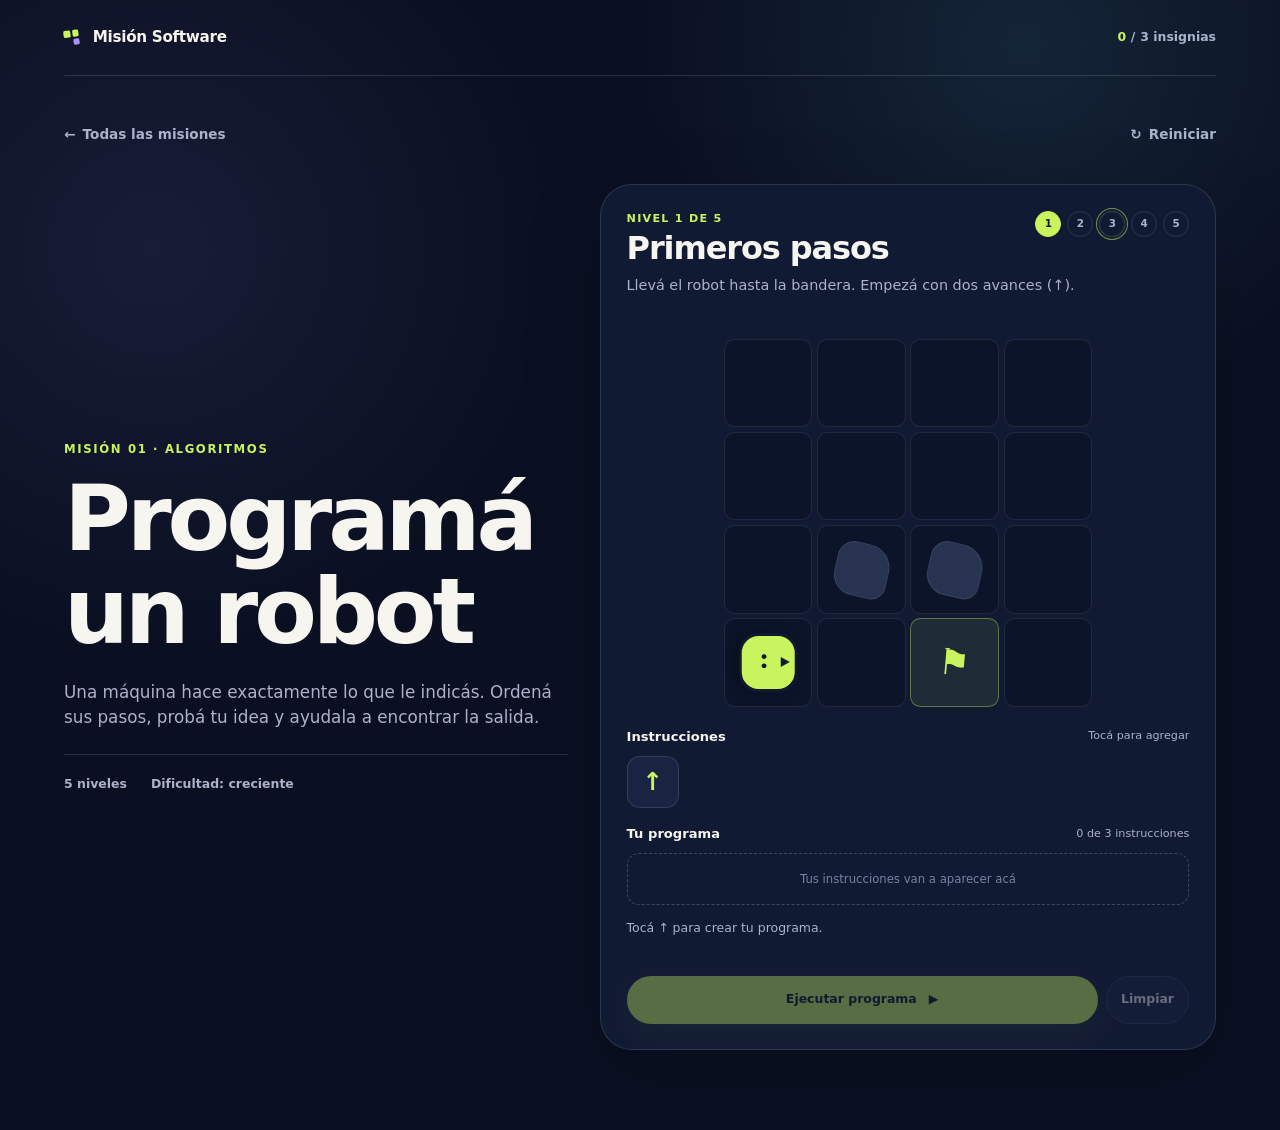
==== desafio/robot/index.html @ 80369428 "feat: crear experiencia interactiva y despliegue en GitHub Pages Incorpora una portada y tres desafí" ====
<!doctype html>
<html lang="es">
  <head>
    <meta charset="UTF-8">
    <meta name="viewport" content="width=device-width, initial-scale=1">
    <meta name="theme-color" content="#101a35">
    <meta name="description" content="Programá un robot: un desafío breve sobre algoritmos e instrucciones.">
    <title>Programá un robot · Misión Software</title>
    <link rel="stylesheet" href="../../css/base.css">
    <link rel="stylesheet" href="../../css/challenges.css">
    <script src="../../js/shared.js" defer></script>
    <script src="../../js/challenges/robot.js" defer></script>
  </head>
  <body class="challenge-robot">
    <header class="site-header">
      <a class="brand" href="../../index.html" aria-label="Misión Software, inicio">
        <span class="brand__mark" aria-hidden="true"><i></i><i></i><i></i></span>
        <span>Misión Software</span>
      </a>
      <div class="badge-counter"><span data-progress-count>0</span><span aria-hidden="true">/</span><span>3 insignias</span></div>
    </header>

    <main class="challenge-page" data-current-challenge="robot">
      <nav class="challenge-nav" aria-label="Controles del desafío">
        <a class="back-link" href="../../index.html"><span aria-hidden="true">←</span> Todas las misiones</a>
        <button class="back-link" type="button" data-restart-challenge="robot"><span aria-hidden="true">↻</span> Reiniciar</button>
      </nav>
      <div class="challenge-layout">
        <section class="challenge-intro" aria-labelledby="challenge-title">
          <p class="eyebrow">Misión 01 · Algoritmos</p>
          <h1 id="challenge-title">Programá un robot</h1>
          <p>Una máquina hace exactamente lo que le indicás. Ordená sus pasos, probá tu idea y ayudala a encontrar la salida.</p>
          <div class="challenge-meta"><span>5 niveles</span><span>Dificultad: creciente</span></div>
        </section>

        <section class="robot-game" data-prototype-panel tabindex="-1" aria-labelledby="level-title">
          <div class="robot-game__heading">
            <div>
              <p class="robot-game__level" data-level-number>Nivel 1 de 5</p>
              <h2 id="level-title" data-level-title>Primeros pasos</h2>
            </div>
            <div class="level-dots" data-level-dots aria-label="Progreso del desafío"></div>
          </div>
          <p class="robot-game__hint" data-level-hint>Llevá el robot hasta la bandera.</p>

          <div class="robot-board" data-board role="grid" aria-label="Tablero del robot"></div>

          <div class="palette-heading">
            <strong>Instrucciones</strong>
            <span data-palette-hint>Tocá para agregar</span>
          </div>
          <div class="command-palette" data-palette role="group" aria-label="Agregar instrucciones">
            <button class="command-button" type="button" data-command="forward" aria-label="Agregar Avanzar" title="Avanzar">
              <span aria-hidden="true">↑</span>
            </button>
            <button class="command-button" type="button" data-command="left" aria-label="Agregar giro a la izquierda" title="Girar a la izquierda">
              <span aria-hidden="true">↶</span>
            </button>
            <button class="command-button" type="button" data-command="right" aria-label="Agregar giro a la derecha" title="Girar a la derecha">
              <span aria-hidden="true">↷</span>
            </button>
            <button class="command-button command-button--loop" type="button" data-command="repeat" aria-label="Agregar bucle Repetir" title="Repetir">
              <span aria-hidden="true">↻</span><small aria-hidden="true">Repetir</small>
            </button>
          </div>

          <div class="program-heading">
            <strong>Tu programa</strong>
            <span data-slot-count>0 de 3 instrucciones</span>
          </div>
          <ol class="robot-program" data-program aria-label="Instrucciones elegidas"></ol>

          <p class="game-feedback" data-feedback role="status" aria-live="polite">Tocá ↑ para crear tu programa.</p>

          <div class="robot-game__actions">
            <button class="button button--primary" type="button" data-run-program>Ejecutar programa <span aria-hidden="true">▶</span></button>
            <button class="button button--secondary" type="button" data-clear-program>Limpiar</button>
            <button class="button button--primary" type="button" data-next-level hidden>Siguiente nivel <span aria-hidden="true">→</span></button>
            <a class="button button--primary" href="../web/index.html" data-finish-link hidden>Siguiente misión <span aria-hidden="true">→</span></a>
          </div>
        </section>

        <section class="challenge-success" data-success-panel hidden tabindex="-1" aria-labelledby="success-title">
          <p class="eyebrow">Insignia obtenida</p>
          <h2 id="success-title">¡Creaste un algoritmo!</h2>
          <p>Un algoritmo es una serie de pasos precisos para resolver un problema. Los bucles permiten repetir acciones sin escribirlas una por una.</p>
          <p>¿Te gustó? Hay más niveles, cada uno un poco más difícil.</p>
          <div class="challenge-success__actions">
            <a class="button button--primary" href="../web/index.html">Siguiente misión <span aria-hidden="true">→</span></a>
            <button class="button button--secondary" type="button" data-continue-levels>Seguir con el nivel 4 <span aria-hidden="true">→</span></button>
            <a class="button button--secondary" href="../../index.html">Volver al inicio</a>
          </div>
        </section>
      </div>
    </main>
  </body>
</html>
---- css/base.css ----
:root {
  color-scheme: dark;
  --ink: #f7f5ef;
  --muted: #aab3ca;
  --bg: #0a1022;
  --surface: #111a33;
  --surface-strong: #172241;
  --line: rgba(255, 255, 255, 0.12);
  --lime: #c9f45d;
  --violet: #aa94ff;
  --cyan: #69dceb;
  --coral: #ff8674;
  --focus: #fff2a8;
  --radius-sm: 0.75rem;
  --radius-md: 1.25rem;
  --radius-lg: 2rem;
  --max-width: 72rem;
  font-family: Inter, ui-sans-serif, system-ui, -apple-system, BlinkMacSystemFont, "Segoe UI", sans-serif;
}

* {
  box-sizing: border-box;
}

html {
  scroll-behavior: smooth;
}

body {
  min-width: 18rem;
  margin: 0;
  color: var(--ink);
  background:
    radial-gradient(circle at 80% 4%, rgba(105, 220, 235, 0.1), transparent 24rem),
    radial-gradient(circle at 12% 22%, rgba(170, 148, 255, 0.09), transparent 25rem),
    var(--bg);
  line-height: 1.5;
}

button,
a {
  -webkit-tap-highlight-color: transparent;
}

a {
  color: inherit;
}

button,
input,
select,
textarea {
  font: inherit;
}

button {
  color: inherit;
}

:focus-visible {
  outline: 3px solid var(--focus);
  outline-offset: 4px;
}

[hidden] {
  display: none !important;
}

.site-header {
  display: flex;
  align-items: center;
  justify-content: space-between;
  width: min(100% - 2rem, var(--max-width));
  min-height: 4.75rem;
  margin-inline: auto;
  border-bottom: 1px solid var(--line);
}

.brand {
  display: inline-flex;
  gap: 0.7rem;
  align-items: center;
  color: var(--ink);
  font-size: 0.95rem;
  font-weight: 800;
  letter-spacing: -0.02em;
  text-decoration: none;
}

.brand__mark {
  display: grid;
  grid-template-columns: repeat(2, 0.42rem);
  gap: 0.12rem;
  width: 1.1rem;
  transform: rotate(-8deg);
}

.brand__mark i {
  display: block;
  aspect-ratio: 1;
  background: var(--lime);
  border-radius: 0.1rem;
}

.brand__mark i:last-child {
  grid-column: 2;
  background: var(--violet);
}

.badge-counter {
  display: flex;
  gap: 0.3rem;
  align-items: center;
  color: var(--muted);
  font-size: 0.78rem;
  font-weight: 700;
}

.badge-counter [data-progress-count] {
  color: var(--lime);
}

main,
.site-footer {
  width: min(100% - 2rem, var(--max-width));
  margin-inline: auto;
}

.hero {
  display: flex;
  min-height: min(43rem, calc(100svh - 4.75rem));
  flex-direction: column;
  align-items: flex-start;
  justify-content: center;
  padding: 4rem 0 5rem;
}

.eyebrow {
  margin: 0 0 0.85rem;
  color: var(--lime);
  font-size: 0.73rem;
  font-weight: 850;
  letter-spacing: 0.14em;
  text-transform: uppercase;
}

h1,
h2,
h3,
p {
  text-wrap: pretty;
}

h1,
h2,
h3 {
  margin-top: 0;
  line-height: 1.02;
  letter-spacing: -0.045em;
}

h1 {
  max-width: 12ch;
  margin-bottom: 1.4rem;
  font-size: clamp(2.9rem, 13vw, 6.6rem);
}

h1 em {
  color: var(--lime);
  font-style: normal;
}

h2 {
  margin-bottom: 1rem;
  font-size: clamp(2rem, 8vw, 3.8rem);
}

.hero__lead {
  max-width: 37rem;
  margin: 0 0 2rem;
  color: var(--muted);
  font-size: clamp(1rem, 4vw, 1.2rem);
}

.button {
  display: inline-flex;
  min-height: 3.35rem;
  padding: 0.85rem 1.2rem;
  gap: 0.75rem;
  align-items: center;
  justify-content: center;
  border: 1px solid transparent;
  border-radius: 999px;
  font-weight: 800;
  text-decoration: none;
  cursor: pointer;
}

.button--primary {
  color: #11192d;
  background: var(--lime);
  box-shadow: 0 0.7rem 2rem rgba(201, 244, 93, 0.12);
}

.button--secondary {
  border-color: var(--line);
  background: var(--surface-strong);
}

.button:hover {
  transform: translateY(-1px);
}

.site-footer {
  display: flex;
  flex-direction: column;
  padding: 2rem 0 3rem;
  gap: 0.25rem;
  border-top: 1px solid var(--line);
  color: var(--muted);
  font-size: 0.78rem;
}

.site-footer p {
  margin: 0;
}

.text-button {
  padding: 0.5rem;
  border: 0;
  color: var(--muted);
  background: none;
  text-decoration: underline;
  text-underline-offset: 0.25rem;
  cursor: pointer;
}

@media (min-width: 44rem) {
  .site-header,
  main,
  .site-footer {
    width: min(100% - 4rem, var(--max-width));
  }

  .site-footer {
    flex-direction: row;
    justify-content: space-between;
  }
}

@media (prefers-reduced-motion: reduce) {
  html {
    scroll-behavior: auto;
  }

  *,
  *::before,
  *::after {
    scroll-behavior: auto !important;
    transition-duration: 0.01ms !important;
    animation-duration: 0.01ms !important;
    animation-iteration-count: 1 !important;
  }
}
---- css/challenges.css ----
.mission-section {
  padding: 4.5rem 0;
  border-top: 1px solid var(--line);
}

.section-heading {
  display: grid;
  margin-bottom: 2rem;
  gap: 0.75rem 2rem;
}

.section-heading h2,
.section-heading p {
  margin-bottom: 0;
}

.section-heading > p {
  max-width: 29rem;
  margin-top: 0;
  color: var(--muted);
}

.mission-grid {
  display: grid;
  gap: 1rem;
}

.mission-card {
  display: flex;
  min-height: 26rem;
  padding: 1.25rem;
  flex-direction: column;
  border: 1px solid var(--line);
  border-radius: var(--radius-lg);
  background: linear-gradient(145deg, rgba(255, 255, 255, 0.045), rgba(255, 255, 255, 0.015));
  overflow: hidden;
}

.mission-card.is-complete {
  border-color: rgba(201, 244, 93, 0.5);
}

.mission-card__topline,
.mission-card__footer {
  display: flex;
  align-items: center;
  justify-content: space-between;
}

.mission-card__number,
.mission-card__footer {
  color: var(--muted);
  font-size: 0.77rem;
  font-weight: 700;
}

.status-pill {
  display: inline-flex;
  padding: 0.35rem 0.6rem;
  gap: 0.35rem;
  align-items: center;
  border: 1px solid var(--line);
  border-radius: 999px;
  color: var(--muted);
  font-size: 0.7rem;
  font-weight: 800;
}

.status-pill.is-earned {
  color: var(--lime);
  border-color: rgba(201, 244, 93, 0.35);
  background: rgba(201, 244, 93, 0.08);
}

.mission-card__icon {
  display: grid;
  width: 5rem;
  height: 5rem;
  margin: 2.5rem 0 auto;
  place-items: center;
  border-radius: 1.3rem;
  color: #10172b;
  font-size: 2.8rem;
  font-weight: 900;
  transform: rotate(-4deg);
}

.icon-robot {
  background: var(--lime);
}

.icon-web {
  background: var(--cyan);
}

.icon-security {
  background: var(--violet);
}

.mission-card__topic {
  margin: 1.5rem 0 0.5rem;
  color: var(--muted);
  font-size: 0.72rem;
  font-weight: 850;
  letter-spacing: 0.1em;
  text-transform: uppercase;
}

.mission-card h3 {
  margin-bottom: 0.6rem;
  font-size: 1.75rem;
}

.mission-card > p:not(.mission-card__topic) {
  min-height: 3.2rem;
  margin: 0 0 1.25rem;
  color: var(--muted);
  font-size: 0.93rem;
}

.mission-card__footer {
  padding-top: 1rem;
  border-top: 1px solid var(--line);
}

.card-link {
  color: var(--ink);
  font-size: 0.9rem;
  font-weight: 850;
  text-decoration: none;
}

.card-link:hover {
  color: var(--lime);
}

.final-mission,
.progress-panel {
  margin-bottom: 4rem;
  border-radius: var(--radius-lg);
}

.final-mission {
  padding: clamp(2rem, 7vw, 4.5rem);
  text-align: center;
  background: var(--lime);
  color: #11192d;
}

.final-mission .eyebrow {
  color: #3b4a14;
}

.final-mission h2 {
  margin-bottom: 1rem;
}

.final-mission p:last-child {
  max-width: 39rem;
  margin: auto;
}

.final-mission__burst {
  display: block;
  margin-bottom: 1rem;
  font-size: 3rem;
}

.progress-panel {
  display: grid;
  padding: 1.5rem;
  gap: 1.25rem;
  align-items: center;
  border: 1px solid var(--line);
  background: var(--surface);
}

.progress-panel .eyebrow {
  margin-bottom: 0.4rem;
}

.progress-panel h2 {
  margin: 0;
  font-size: 1.3rem;
  letter-spacing: -0.025em;
}

.badge-row {
  display: flex;
  gap: 0.5rem;
}

.mini-badge {
  display: grid;
  width: 2.5rem;
  aspect-ratio: 1;
  place-items: center;
  border: 1px dashed rgba(255, 255, 255, 0.25);
  border-radius: 50%;
  color: rgba(255, 255, 255, 0.3);
  font-size: 0.75rem;
  font-weight: 900;
}

.mini-badge.is-earned {
  border-style: solid;
  color: #10172b;
  transform: rotate(-5deg);
}

.mini-badge--robot.is-earned {
  border-color: var(--lime);
  background: var(--lime);
}

.mini-badge--web.is-earned {
  border-color: var(--cyan);
  background: var(--cyan);
}

.mini-badge--security.is-earned {
  border-color: var(--violet);
  background: var(--violet);
}

/* Challenge placeholders */
.challenge-page {
  min-height: calc(100svh - 8rem);
  padding: 3rem 0 5rem;
}

.challenge-nav {
  display: flex;
  margin-bottom: 2.5rem;
  align-items: center;
  justify-content: space-between;
}

.back-link {
  display: inline-flex;
  gap: 0.45rem;
  align-items: center;
  color: var(--muted);
  font-size: 0.85rem;
  font-weight: 700;
  text-decoration: none;
}

button.back-link {
  padding: 0;
  border: 0;
  background: none;
  cursor: pointer;
}

.challenge-layout {
  display: grid;
  gap: 2rem;
}

.challenge-intro h1 {
  max-width: 10ch;
  font-size: clamp(2.7rem, 12vw, 5.7rem);
}

.challenge-intro > p:not(.eyebrow) {
  max-width: 34rem;
  color: var(--muted);
  font-size: 1.05rem;
}

.challenge-meta {
  display: flex;
  margin-top: 1.5rem;
  padding-top: 1.25rem;
  gap: 1.5rem;
  border-top: 1px solid var(--line);
  color: var(--muted);
  font-size: 0.78rem;
  font-weight: 700;
}

.prototype-card {
  padding: clamp(1.25rem, 5vw, 2rem);
  border: 1px solid var(--line);
  border-radius: var(--radius-lg);
  background: var(--surface);
  box-shadow: 0 1.5rem 5rem rgba(0, 0, 0, 0.18);
}

.prototype-card__visual {
  display: grid;
  min-height: 14rem;
  margin-bottom: 1.5rem;
  place-items: center;
  border: 1px solid var(--line);
  border-radius: var(--radius-md);
  background-color: #0c142a;
  background-image: linear-gradient(var(--line) 1px, transparent 1px), linear-gradient(90deg, var(--line) 1px, transparent 1px);
  background-size: 2.5rem 2.5rem;
}

.prototype-card__symbol {
  display: grid;
  width: 5.5rem;
  aspect-ratio: 1;
  place-items: center;
  border-radius: 1.4rem;
  color: #10172b;
  background: var(--challenge-color, var(--lime));
  font-size: 3rem;
  font-weight: 900;
  transform: rotate(-5deg);
}

.prototype-card h2 {
  margin-bottom: 0.6rem;
  font-size: 1.55rem;
}

.prototype-card p {
  margin: 0 0 1.5rem;
  color: var(--muted);
}

.prototype-card .button {
  width: 100%;
}

.challenge-success {
  padding: clamp(1.5rem, 6vw, 2.5rem);
  border-radius: var(--radius-lg);
  color: #11192d;
  background: var(--challenge-color, var(--lime));
}

.challenge-success .eyebrow {
  color: #344113;
}

.challenge-success h2 {
  font-size: clamp(2rem, 8vw, 3.2rem);
}

.challenge-success__actions {
  display: flex;
  margin-top: 1.5rem;
  flex-wrap: wrap;
  gap: 0.75rem;
}

.challenge-success .button--primary {
  color: var(--ink);
  background: #11192d;
  box-shadow: none;
}

.challenge-success .button--secondary {
  color: #11192d;
  border-color: rgba(17, 25, 45, 0.3);
  background: transparent;
}

.challenge-robot {
  --challenge-color: var(--lime);
}

.challenge-web {
  --challenge-color: var(--cyan);
}

.challenge-security {
  --challenge-color: var(--violet);
}

/* Robot game */
.robot-game {
  padding: clamp(1rem, 4vw, 1.6rem);
  border: 1px solid var(--line);
  border-radius: var(--radius-lg);
  background: var(--surface);
  box-shadow: 0 1.5rem 5rem rgba(0, 0, 0, 0.18);
}

.robot-game__heading,
.palette-heading,
.program-heading,
.robot-game__actions {
  display: flex;
  align-items: center;
  justify-content: space-between;
}

.robot-game__level {
  margin: 0 0 0.25rem;
  color: var(--lime);
  font-size: 0.7rem;
  font-weight: 850;
  letter-spacing: 0.11em;
  text-transform: uppercase;
}

.robot-game h2 {
  margin: 0;
  font-size: clamp(1.45rem, 6vw, 2rem);
  letter-spacing: -0.035em;
}

.robot-game__hint {
  min-height: 3rem;
  margin: 0.65rem 0 1rem;
  color: var(--muted);
  font-size: 0.9rem;
}

.robot-game__heading {
  align-items: flex-start;
  gap: 0.75rem;
}

.level-dots {
  display: flex;
  flex-shrink: 0;
  gap: 0.35rem;
}

.level-dot {
  display: grid;
  width: 1.65rem;
  aspect-ratio: 1;
  place-items: center;
  border: 1px solid var(--line);
  border-radius: 50%;
  color: var(--muted);
  font-size: 0.65rem;
  font-weight: 850;
}

.level-dot.is-current {
  color: #11192d;
  border-color: var(--lime);
  background: var(--lime);
}

.level-dot.is-complete {
  color: var(--lime);
  border-color: rgba(201, 244, 93, 0.45);
}

/* Nivel que otorga la insignia. */
.level-dot.is-badge {
  box-shadow: 0 0 0 2px var(--surface), 0 0 0 3px rgba(201, 244, 93, 0.55);
}

.robot-board {
  display: grid;
  width: min(100%, 23rem);
  margin: 0 auto 1.25rem;
  grid-template-columns: repeat(var(--columns, 4), 1fr);
  gap: 0.3rem;
  border-radius: var(--radius-md);
  transition: transform 120ms ease;
}

.robot-board.is-bumping {
  transform: translateX(0.35rem);
}

.robot-cell {
  position: relative;
  display: grid;
  aspect-ratio: 1;
  place-items: center;
  border: 1px solid rgba(255, 255, 255, 0.09);
  border-radius: 0.65rem;
  background: #0c142a;
  overflow: hidden;
}

.robot-cell--goal {
  border-color: rgba(201, 244, 93, 0.38);
  background: rgba(201, 244, 93, 0.08);
}

.robot-cell--current.robot-cell--goal {
  box-shadow: inset 0 0 0 2px var(--lime);
}

.robot-obstacle {
  width: 62%;
  height: 62%;
  border: 1px solid rgba(255, 255, 255, 0.08);
  border-radius: 32% 45% 28% 40%;
  background: #283351;
  transform: rotate(13deg);
}

.robot-goal {
  color: var(--lime);
  font-size: clamp(1rem, calc(32vw / var(--columns, 4)), calc(9rem / var(--columns, 4)));
  transform: rotate(5deg);
}

.robot-token {
  position: absolute;
  z-index: 2;
  display: grid;
  width: 68%;
  aspect-ratio: 1;
  place-items: center;
  border: 3px solid #11192d;
  border-radius: 34%;
  color: #11192d;
  background: var(--lime);
  box-shadow: 0 0.35rem 1rem rgba(0, 0, 0, 0.28);
  transform: rotate(var(--robot-rotation));
  transition: transform 180ms ease;
}

.robot-token::before {
  position: absolute;
  top: 0.3rem;
  left: 50%;
  width: 0;
  height: 0;
  border-right: 0.34rem solid transparent;
  border-bottom: 0.58rem solid #11192d;
  border-left: 0.34rem solid transparent;
  content: "";
  filter: drop-shadow(0 1px 0 rgba(255, 255, 255, 0.18));
  transform: translateX(-50%);
}

.robot-token__face {
  margin-top: 0.7rem;
  font-size: clamp(0.55rem, 2vw, 0.75rem);
  font-weight: 950;
  letter-spacing: 0.15em;
}

.palette-heading {
  margin-bottom: 0.6rem;
  gap: 1rem;
  font-size: 0.82rem;
}

.palette-heading span {
  color: var(--muted);
  font-size: 0.7rem;
}

.program-heading {
  margin-top: 1rem;
  margin-bottom: 0.6rem;
  gap: 1rem;
  font-size: 0.82rem;
}

.program-heading span {
  color: var(--muted);
  font-size: 0.7rem;
}

.robot-program {
  display: flex;
  min-height: 3.25rem;
  margin: 0 0 0.75rem;
  padding: 0.45rem;
  gap: 0.4rem;
  align-items: stretch;
  flex-wrap: wrap;
  border: 1px dashed rgba(255, 255, 255, 0.2);
  border-radius: var(--radius-sm);
  list-style: none;
}

.robot-program__empty {
  display: grid;
  width: 100%;
  place-items: center;
  color: #78839e;
  font-size: 0.73rem;
  text-align: center;
}

.robot-program__item {
  display: flex;
  flex: 1 1 8.5rem;
}

.robot-program__item button {
  display: flex;
  width: 100%;
  height: 100%;
  min-height: 2.35rem;
  padding: 0.4rem 0.55rem;
  gap: 0.35rem;
  align-items: center;
  border: 1px solid var(--line);
  border-radius: 0.55rem;
  color: var(--ink);
  background: var(--surface-strong);
  font-size: 0.68rem;
  font-weight: 800;
  cursor: pointer;
}

.robot-program__item.is-running button {
  color: #11192d;
  border-color: var(--lime);
  background: var(--lime);
}

.robot-program__item.is-failed button {
  color: var(--ink);
  border-color: var(--coral);
  background: rgba(255, 134, 116, 0.18);
}

.robot-program__index {
  color: var(--muted);
  font-size: 0.6rem;
}

.robot-program__remove {
  margin-left: 0.2rem;
  color: var(--coral);
  font-size: 1rem;
}

.command-palette {
  display: flex;
  min-height: 3.25rem;
  flex-wrap: wrap;
  gap: 0.5rem;
}

.command-button {
  display: grid;
  width: 3.25rem;
  min-height: 3.25rem;
  padding: 0;
  place-items: center;
  border: 1px solid var(--line);
  border-radius: 0.8rem;
  color: var(--ink);
  background: #182442;
  cursor: pointer;
}

.command-button span {
  color: var(--lime);
  font-size: 1.55rem;
  font-weight: 900;
  line-height: 1;
}

.command-button sup {
  margin-left: 0.08rem;
  font-size: 0.5em;
}

.command-button--loop {
  width: auto;
  padding: 0 0.9rem;
  grid-auto-flow: column;
  gap: 0.4rem;
  border-color: rgba(170, 148, 255, 0.42);
  background: rgba(170, 148, 255, 0.12);
}

.command-button--loop span {
  color: var(--violet);
}

.command-button--loop small {
  color: var(--violet);
  font-size: 0.75rem;
  font-weight: 850;
}

/* Mientras un bucle está abierto, las instrucciones van adentro. */
.command-palette.is-in-loop .command-button:not(.command-button--loop) {
  border-color: rgba(170, 148, 255, 0.6);
  box-shadow: inset 0 0 0 1px rgba(170, 148, 255, 0.35);
}

.palette-heading:has(+ .command-palette.is-in-loop) span {
  color: var(--violet);
  font-weight: 800;
}

/* Bloque Repetir */
.robot-program__loop {
  flex: 1 1 100%;
  padding: 0.45rem;
  border: 1px solid rgba(170, 148, 255, 0.3);
  border-left: 3px solid var(--violet);
  border-radius: 0.7rem;
  background: rgba(170, 148, 255, 0.07);
}

.robot-program__loop.is-open {
  border-color: var(--violet);
  background: rgba(170, 148, 255, 0.12);
}

.robot-program__loop.is-running {
  border-color: var(--lime);
}

.robot-program__loop-head {
  display: flex;
  align-items: center;
  gap: 0.45rem;
  font-size: 0.72rem;
  font-weight: 850;
}

.robot-program__loop-label {
  color: var(--violet);
}

.robot-program__times {
  min-width: 2.75rem;
  min-height: 2.25rem;
  padding: 0 0.5rem;
  border: 1px solid var(--violet);
  border-radius: 0.55rem;
  color: var(--ink);
  background: rgba(170, 148, 255, 0.2);
  font: inherit;
  font-size: 0.85rem;
  font-weight: 900;
  cursor: pointer;
}

.robot-program__iteration {
  flex: 1;
  color: var(--lime);
  font-size: 0.65rem;
  text-align: right;
}

.robot-program__loop-remove {
  display: grid;
  width: 2.25rem;
  min-height: 2.25rem;
  place-items: center;
  border: 1px solid var(--line);
  border-radius: 0.55rem;
  color: var(--coral);
  background: var(--surface-strong);
  font-size: 1rem;
  cursor: pointer;
}

.robot-program__body {
  display: flex;
  margin: 0.45rem 0;
  padding: 0 0 0 0.6rem;
  gap: 0.35rem;
  flex-wrap: wrap;
  list-style: none;
}

.robot-program__body-empty {
  display: grid;
  flex: 1 1 100%;
  min-height: 2.35rem;
  place-items: center;
  border: 1px dashed rgba(170, 148, 255, 0.5);
  border-radius: 0.55rem;
  color: var(--violet);
  font-size: 0.68rem;
}

.robot-program__loop.is-open .robot-program__body-empty {
  animation: loop-pulse 1.4s ease-in-out infinite;
}

.robot-program__loop-toggle {
  width: 100%;
  min-height: 2.25rem;
  border: 1px dashed rgba(170, 148, 255, 0.5);
  border-radius: 0.55rem;
  color: var(--violet);
  background: transparent;
  font: inherit;
  font-size: 0.7rem;
  font-weight: 850;
  cursor: pointer;
}

.robot-program__loop.is-open .robot-program__loop-toggle {
  border-style: solid;
  color: #11192d;
  background: var(--violet);
}

.robot-program__loop-head button:disabled,
.robot-program__loop-toggle:disabled {
  opacity: 0.6;
  cursor: not-allowed;
}

@keyframes loop-pulse {
  50% {
    border-color: var(--violet);
    background: rgba(170, 148, 255, 0.1);
  }
}

.command-button:disabled,
.robot-game__actions .button:disabled {
  opacity: 0.38;
  cursor: not-allowed;
  transform: none;
}

.game-feedback {
  min-height: 2.7rem;
  margin: 0.85rem 0;
  color: var(--muted);
  font-size: 0.78rem;
}

.game-feedback[data-type="error"] {
  color: #ffb2a6;
}

.game-feedback[data-type="success"] {
  color: var(--lime);
  font-weight: 800;
}

.robot-game__actions {
  gap: 0.5rem;
}

.robot-game__actions .button {
  min-height: 3rem;
  padding: 0.7rem 0.9rem;
  font-size: 0.78rem;
}

.robot-game__actions .button--primary {
  flex: 1;
}

@media (min-width: 44rem) {
  .section-heading {
    grid-template-columns: 1fr 1fr;
    align-items: end;
  }

  .progress-panel {
    grid-template-columns: 1fr auto auto;
  }
}

@media (min-width: 60rem) {
  .mission-grid {
    grid-template-columns: repeat(3, 1fr);
  }

  .challenge-layout {
    grid-template-columns: minmax(0, 0.9fr) minmax(24rem, 1.1fr);
    align-items: center;
  }
}
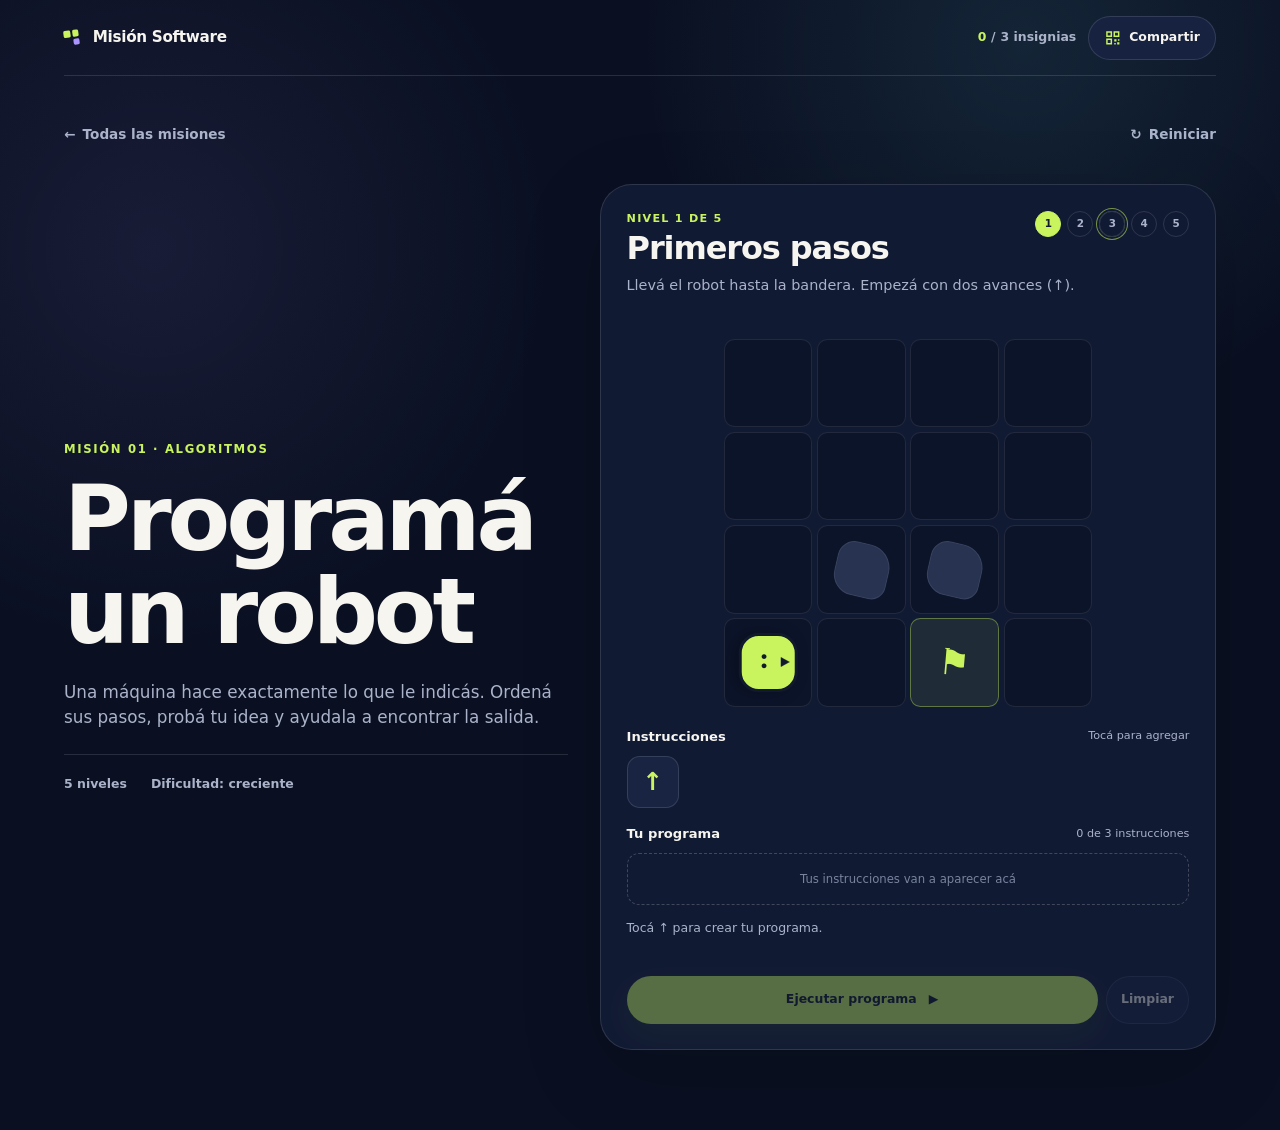
==== commit 87fa3ebb: "feat: agregar opciones para compartir la misión Incorpora un diálogo global para compartir cada desa" ====
--- a/desafio/robot/index.html
+++ b/desafio/robot/index.html
@@ -17,7 +17,13 @@
         <span class="brand__mark" aria-hidden="true"><i></i><i></i><i></i></span>
         <span>Misión Software</span>
       </a>
-      <div class="badge-counter"><span data-progress-count>0</span><span aria-hidden="true">/</span><span>3 insignias</span></div>
+      <div class="header-actions">
+        <div class="badge-counter"><span data-progress-count>0</span><span aria-hidden="true">/</span><span>3 insignias</span></div>
+        <button class="share-button" type="button" data-share-open aria-label="Compartir con código QR">
+          <svg viewBox="0 0 24 24" aria-hidden="true"><path d="M4 4h6v6H4zM14 4h6v6h-6zM4 14h6v6H4z" fill="none" stroke="currentColor" stroke-width="2"/><path d="M14 14h3v3h-3zM18 18h3v3h-3zM14 19h2v2h-2zM19 14h2v2h-2z" fill="currentColor"/></svg>
+          <span>Compartir</span>
+        </button>
+      </div>
     </header>
 
     <main class="challenge-page" data-current-challenge="robot">
--- a/css/base.css
+++ b/css/base.css
@@ -73,6 +73,7 @@
   width: min(100% - 2rem, var(--max-width));
   min-height: 4.75rem;
   margin-inline: auto;
+  gap: 0.75rem;
   border-bottom: 1px solid var(--line);
 }
 
@@ -235,6 +236,184 @@
   cursor: pointer;
 }
 
+.header-actions {
+  display: flex;
+  gap: 0.75rem;
+  align-items: center;
+}
+
+.share-button {
+  display: inline-flex;
+  min-width: 2.75rem;
+  min-height: 2.75rem;
+  padding: 0 0.95rem;
+  gap: 0.45rem;
+  align-items: center;
+  justify-content: center;
+  border: 1px solid var(--line);
+  border-radius: 999px;
+  background: var(--surface-strong);
+  font-size: 0.78rem;
+  font-weight: 800;
+  cursor: pointer;
+}
+
+.share-button svg {
+  width: 1.1rem;
+  height: 1.1rem;
+  color: var(--lime);
+}
+
+.share-button:hover {
+  border-color: var(--lime);
+}
+
+.share-dialog {
+  width: min(100% - 2rem, 26rem);
+  max-height: calc(100dvh - 2rem);
+  padding: 0;
+  border: 1px solid var(--line);
+  border-radius: var(--radius-lg);
+  color: var(--ink);
+  background: var(--surface);
+  box-shadow: 0 2rem 5rem rgba(0, 0, 0, 0.5);
+}
+
+.share-dialog::backdrop {
+  background: rgba(5, 8, 18, 0.78);
+  backdrop-filter: blur(4px);
+}
+
+.share-dialog__body {
+  display: flex;
+  flex-direction: column;
+  padding: 1.25rem;
+  gap: 1rem;
+}
+
+.share-dialog__header {
+  display: flex;
+  gap: 1rem;
+  align-items: center;
+  justify-content: space-between;
+}
+
+.share-dialog h2 {
+  margin: 0;
+  font-size: 1.5rem;
+}
+
+.share-dialog__close {
+  display: grid;
+  flex-shrink: 0;
+  width: 2.75rem;
+  height: 2.75rem;
+  place-items: center;
+  border: 1px solid var(--line);
+  border-radius: 999px;
+  background: var(--surface-strong);
+  cursor: pointer;
+}
+
+.share-toggle {
+  display: grid;
+  grid-template-columns: 1fr 1fr;
+  padding: 0.25rem;
+  gap: 0.25rem;
+  border: 1px solid var(--line);
+  border-radius: 999px;
+  background: var(--surface-strong);
+}
+
+.share-toggle button {
+  min-height: 2.5rem;
+  border: 0;
+  border-radius: 999px;
+  color: var(--muted);
+  background: none;
+  font-weight: 800;
+  cursor: pointer;
+}
+
+.share-toggle button[aria-pressed="true"] {
+  color: #11192d;
+  background: var(--lime);
+}
+
+.share-dialog__qr {
+  display: grid;
+  width: min(100%, 22rem);
+  aspect-ratio: 1;
+  margin-inline: auto;
+  place-items: center;
+  overflow: hidden;
+  border-radius: var(--radius-md);
+  color: #11192d;
+  background: #fff;
+  font-weight: 700;
+  text-align: center;
+}
+
+.share-dialog__qr svg {
+  display: block;
+  width: 100%;
+  height: 100%;
+}
+
+.share-dialog__qr.is-error {
+  padding: 1.5rem;
+  border: 1px dashed var(--line);
+  color: var(--muted);
+  background: var(--surface-strong);
+}
+
+.share-dialog__url {
+  margin: 0;
+  font-weight: 800;
+  text-align: center;
+  overflow-wrap: anywhere;
+  user-select: all;
+}
+
+.share-dialog__actions {
+  display: flex;
+  flex-wrap: wrap;
+  gap: 0.6rem;
+}
+
+.share-dialog__actions .button {
+  flex: 1 1 10rem;
+}
+
+.share-dialog__status {
+  min-height: 1.5em;
+  margin: 0;
+  color: var(--lime);
+  font-size: 0.85rem;
+  text-align: center;
+}
+
+@media (max-width: 30rem) {
+  .share-button {
+    padding: 0;
+  }
+
+  .share-button span {
+    display: none;
+  }
+}
+
+@media (max-width: 22rem) {
+  .brand {
+    gap: 0.5rem;
+    font-size: 0.85rem;
+  }
+
+  .header-actions {
+    gap: 0.5rem;
+  }
+}
+
 @media (min-width: 44rem) {
   .site-header,
   main,
--- a/css/challenges.css
+++ b/css/challenges.css
@@ -374,7 +374,8 @@
 }
 
 /* Robot game */
-.robot-game {
+.robot-game,
+.web-game {
   padding: clamp(1rem, 4vw, 1.6rem);
   border: 1px solid var(--line);
   border-radius: var(--radius-lg);
@@ -383,15 +384,18 @@
 }
 
 .robot-game__heading,
+.web-game__heading,
 .palette-heading,
 .program-heading,
-.robot-game__actions {
+.robot-game__actions,
+.web-game__actions {
   display: flex;
   align-items: center;
   justify-content: space-between;
 }
 
-.robot-game__level {
+.robot-game__level,
+.web-game__level {
   margin: 0 0 0.25rem;
   color: var(--lime);
   font-size: 0.7rem;
@@ -400,20 +404,23 @@
   text-transform: uppercase;
 }
 
-.robot-game h2 {
+.robot-game h2,
+.web-game h2 {
   margin: 0;
   font-size: clamp(1.45rem, 6vw, 2rem);
   letter-spacing: -0.035em;
 }
 
-.robot-game__hint {
+.robot-game__hint,
+.web-game__hint {
   min-height: 3rem;
   margin: 0.65rem 0 1rem;
   color: var(--muted);
   font-size: 0.9rem;
 }
 
-.robot-game__heading {
+.robot-game__heading,
+.web-game__heading {
   align-items: flex-start;
   gap: 0.75rem;
 }
@@ -812,7 +819,8 @@
 }
 
 .command-button:disabled,
-.robot-game__actions .button:disabled {
+.robot-game__actions .button:disabled,
+.web-game__actions .button:disabled {
   opacity: 0.38;
   cursor: not-allowed;
   transform: none;
@@ -834,18 +842,1406 @@
   font-weight: 800;
 }
 
-.robot-game__actions {
+.robot-game__actions,
+.web-game__actions {
   gap: 0.5rem;
 }
 
-.robot-game__actions .button {
+.robot-game__actions .button,
+.web-game__actions .button {
   min-height: 3rem;
   padding: 0.7rem 0.9rem;
   font-size: 0.78rem;
 }
 
-.robot-game__actions .button--primary {
+.robot-game__actions .button--primary,
+.web-game__actions .button--primary {
   flex: 1;
+}
+
+/* Web game */
+.web-game .web-game__level {
+  color: var(--cyan);
+}
+
+.web-game .level-dot.is-current {
+  border-color: var(--cyan);
+  background: var(--cyan);
+}
+
+.web-game .level-dot.is-complete {
+  color: var(--cyan);
+  border-color: rgba(105, 220, 235, 0.45);
+}
+
+.web-game .level-dot.is-badge {
+  box-shadow: 0 0 0 2px var(--surface), 0 0 0 3px rgba(105, 220, 235, 0.55);
+}
+
+.web-stage {
+  display: grid;
+  margin-bottom: 1.25rem;
+  gap: 0.85rem;
+  scroll-margin: 1rem;
+}
+
+.web-meters {
+  display: grid;
+  gap: 0.6rem;
+}
+
+.web-meter__label {
+  display: flex;
+  gap: 0.4rem;
+  align-items: baseline;
+  color: var(--muted);
+  font-size: 0.74rem;
+  font-weight: 700;
+}
+
+.web-meter__label strong {
+  margin-left: auto;
+  color: var(--ink);
+  font-size: 0.85rem;
+  font-variant-numeric: tabular-nums;
+}
+
+.web-meter__label b {
+  color: var(--ink);
+}
+
+.web-meter__face {
+  font-size: 1rem;
+}
+
+.web-meter__track {
+  height: 0.55rem;
+  margin-top: 0.3rem;
+  border: 1px solid var(--line);
+  border-radius: 999px;
+  background: #0c142a;
+  overflow: hidden;
+}
+
+.web-meter__fill {
+  display: block;
+  width: calc(var(--fill, 0) * 100%);
+  height: 100%;
+  border-radius: inherit;
+  background: var(--cyan);
+}
+
+.web-meter.is-warning .web-meter__fill {
+  background: var(--coral);
+}
+
+.web-meter.is-useful .web-meter__fill {
+  background: var(--lime);
+}
+
+/* Celular simulado. Sin CSS, la página usa los estilos por defecto del navegador. */
+.web-phone {
+  position: relative;
+  width: min(100%, 15.5rem);
+  margin: 0 auto;
+  padding: 0.5rem;
+  border: 2px solid #2a3760;
+  border-radius: 1.6rem;
+  background: #060b18;
+  box-shadow: 0 1rem 3rem rgba(0, 0, 0, 0.3);
+}
+
+.web-phone__screen {
+  height: 15.5rem;
+  border-radius: 1.1rem;
+  color: #000;
+  background: #fff;
+  overflow: hidden;
+  transition: filter 300ms ease;
+}
+
+.web-phone__blank {
+  display: grid;
+  height: 100%;
+  margin: 0;
+  place-items: center;
+  color: #8a8f99;
+  font-size: 0.7rem;
+}
+
+.web-page {
+  display: none;
+  padding: 0.5rem;
+  font-family: "Times New Roman", Times, serif;
+  font-size: 0.74rem;
+  line-height: 1.3;
+}
+
+.web-phone.has-html .web-phone__blank {
+  display: none;
+}
+
+.web-phone.has-html .web-page {
+  display: block;
+}
+
+.web-page p {
+  margin: 0.3rem 0;
+}
+
+.web-page__nav u {
+  color: #0000ee;
+}
+
+.web-page__hero {
+  margin: 0.35rem 0;
+  padding: 0.4rem;
+  border: 1px dashed #999;
+  color: #666;
+}
+
+.web-page__title {
+  font-size: 1rem;
+  font-weight: 700;
+}
+
+.web-page__cta {
+  display: inline-block;
+  padding: 0.05rem 0.4rem;
+  border: 1px solid #767676;
+  border-radius: 0.15rem;
+  color: #000;
+  background: #efefef;
+  font-family: system-ui, sans-serif;
+  font-size: 0.66rem;
+}
+
+.web-page__video,
+.web-page__gallery {
+  display: none;
+  margin-top: 0.5rem;
+}
+
+.web-phone.uses-video .web-page__video,
+.web-phone.uses-gallery .web-page__gallery {
+  display: grid;
+}
+
+.web-phone:not(.uses-js) .web-page__cta {
+  display: none;
+}
+
+.web-page__video {
+  min-height: 3.2rem;
+  place-items: center;
+  border: 1px dashed #999;
+  color: #666;
+}
+
+.web-page__video::before {
+  content: "[video]";
+}
+
+.web-page__gallery {
+  grid-template-columns: repeat(3, 1fr);
+  gap: 0.3rem;
+}
+
+.web-page__gallery i {
+  aspect-ratio: 1;
+  border: 1px dashed #999;
+}
+
+/* Llegó la foto: aparece aunque todavía no haya diseño. */
+.web-phone.has-image .web-page__hero {
+  min-height: 3.5rem;
+  border-color: transparent;
+  color: transparent;
+  background:
+    radial-gradient(circle at 78% 30%, rgba(255, 255, 255, 0.55) 0 0.6rem, transparent 0.65rem),
+    linear-gradient(135deg, var(--violet), var(--cyan) 55%, var(--lime));
+}
+
+/* Llegó el CSS: la página toma forma. */
+.web-phone.has-css .web-phone__screen {
+  color: var(--ink);
+  background: #0f1830;
+}
+
+.web-phone.has-css .web-page {
+  padding: 0.6rem 0.7rem;
+  font-family: system-ui, -apple-system, "Segoe UI", sans-serif;
+}
+
+.web-phone.has-css .web-page__nav {
+  display: flex;
+  justify-content: space-between;
+  font-size: 0.62rem;
+}
+
+.web-phone.has-css .web-page__nav u {
+  color: var(--cyan);
+  text-decoration: none;
+}
+
+.web-phone.has-css .web-page__hero {
+  display: grid;
+  height: 4.4rem;
+  margin: 0.5rem 0;
+  place-items: center;
+  border: 0;
+  border-radius: 0.6rem;
+  color: #6c7898;
+  background-color: #1b2748;
+}
+
+.web-phone.has-css.has-image .web-page__hero {
+  color: transparent;
+}
+
+.web-phone.has-css .web-page__title {
+  margin: 0.4rem 0 0.2rem;
+  font-size: 0.95rem;
+  font-weight: 600;
+  line-height: 1.1;
+}
+
+/* La fuente final le da más carácter al título. */
+.web-phone.has-css:is(.has-font, :not(.uses-font)) .web-page__title {
+  font-weight: 900;
+  letter-spacing: -0.04em;
+}
+
+.web-phone.has-css.uses-font:not(.has-font) .web-page__title {
+  font-family: Arial, sans-serif;
+}
+
+.web-phone.has-css .web-page__text {
+  color: var(--muted);
+  font-size: 0.64rem;
+}
+
+.web-phone.has-css .web-page__cta {
+  display: block;
+  margin-top: 0.5rem;
+  padding: 0.4rem;
+  border: 0;
+  border-radius: 999px;
+  color: #6c7898;
+  background: #243152;
+  font-size: 0.66rem;
+  font-weight: 800;
+  text-align: center;
+}
+
+.web-phone.has-css.uses-js:not(.has-js) .web-page__cta::after {
+  content: " (todavía no funciona)";
+  font-weight: 600;
+}
+
+.web-phone.has-css.has-js .web-page__cta {
+  color: #11192d;
+  background: var(--lime);
+  animation: cta-pulse 1.4s ease-in-out infinite;
+}
+
+.web-phone.has-css .web-page__video,
+.web-phone.has-css .web-page__gallery i {
+  border: 0;
+  border-radius: 0.5rem;
+  color: #6c7898;
+  background: #1b2748;
+}
+
+.web-phone.has-video .web-page__video {
+  border-color: transparent;
+  color: #fff;
+  background: linear-gradient(120deg, #3a2f7a, #1d5d73, #3a2f7a);
+  background-size: 200% 100%;
+  animation: video-play 3s linear infinite;
+}
+
+.web-phone.has-video .web-page__video::before {
+  content: "▶";
+}
+
+.web-phone.defer-video .web-page__video::before {
+  content: "↓ se carga al bajar";
+  font-size: 0.6rem;
+}
+
+.web-phone.has-gallery .web-page__gallery i {
+  border-color: transparent;
+  background: linear-gradient(135deg, var(--coral), var(--violet));
+}
+
+.web-phone.has-gallery .web-page__gallery i:nth-child(2) {
+  background: linear-gradient(135deg, var(--cyan), var(--lime));
+}
+
+.web-phone.defer-gallery .web-page__gallery i {
+  border: 1px dashed #6c7898;
+  background: transparent;
+}
+
+.web-phone.is-gone .web-phone__screen {
+  filter: grayscale(1) brightness(0.55);
+}
+
+.web-phone__status {
+  position: absolute;
+  bottom: 1rem;
+  left: 50%;
+  margin: 0;
+  padding: 0.35rem 0.75rem;
+  border-radius: 999px;
+  color: #11192d;
+  background: var(--ink);
+  font-size: 0.72rem;
+  font-weight: 850;
+  white-space: nowrap;
+  box-shadow: 0 0.4rem 1.2rem rgba(0, 0, 0, 0.35);
+  transform: translateX(-50%);
+}
+
+.web-phone__status:empty {
+  display: none;
+}
+
+.web-phone__status[data-type="success"] {
+  background: var(--lime);
+}
+
+.web-phone__status[data-type="error"] {
+  background: var(--coral);
+}
+
+@keyframes cta-pulse {
+  50% {
+    box-shadow: 0 0 0 0.25rem rgba(201, 244, 93, 0.3);
+  }
+}
+
+@keyframes video-play {
+  to {
+    background-position: -200% 0;
+  }
+}
+
+/* Fichas de recursos */
+.resource-palette {
+  display: grid;
+  grid-template-columns: repeat(auto-fill, minmax(8.75rem, 1fr));
+  gap: 0.45rem;
+}
+
+.resource-chip {
+  display: grid;
+  min-height: 3.4rem;
+  padding: 0.45rem 0.6rem;
+  grid-template-areas:
+    "icon name"
+    "icon cost"
+    "icon role";
+  grid-template-columns: auto 1fr;
+  gap: 0 0.55rem;
+  align-items: center;
+  border: 1px solid var(--line);
+  border-radius: 0.8rem;
+  color: var(--ink);
+  background: #182442;
+  font-size: 0.75rem;
+  text-align: left;
+  cursor: pointer;
+}
+
+.resource-chip__icon {
+  display: grid;
+  width: 2.1rem;
+  height: 2.1rem;
+  grid-area: icon;
+  place-items: center;
+  border-radius: 0.55rem;
+  color: var(--cyan);
+  background: rgba(105, 220, 235, 0.13);
+  font-family: ui-monospace, "Cascadia Mono", Menlo, monospace;
+  font-size: 0.72rem;
+  font-weight: 900;
+}
+
+.resource-chip__name {
+  grid-area: name;
+  font-weight: 850;
+  line-height: 1.15;
+}
+
+.resource-chip__cost {
+  grid-area: cost;
+  color: var(--muted);
+  font-size: 0.62rem;
+  font-weight: 800;
+  white-space: nowrap;
+}
+
+.resource-chip__role {
+  grid-area: role;
+  color: var(--muted);
+  font-size: 0.62rem;
+  line-height: 1.2;
+}
+
+.resource-chip:disabled {
+  opacity: 0.32;
+  cursor: not-allowed;
+}
+
+/* Cola de descarga */
+.load-queue {
+  display: grid;
+  min-height: 3.25rem;
+  margin: 0 0 0.75rem;
+  padding: 0.45rem;
+  gap: 0.35rem;
+  border: 1px dashed rgba(255, 255, 255, 0.2);
+  border-radius: var(--radius-sm);
+  list-style: none;
+}
+
+.load-queue__empty {
+  display: grid;
+  place-items: center;
+  color: #78839e;
+  font-size: 0.73rem;
+  text-align: center;
+}
+
+.load-queue__item {
+  display: flex;
+  min-height: 2.75rem;
+  padding: 0.3rem 0.35rem 0.3rem 0.6rem;
+  flex-wrap: wrap;
+  gap: 0.35rem 0.5rem;
+  align-items: center;
+  border: 1px solid var(--line);
+  border-radius: 0.6rem;
+  background: linear-gradient(90deg, rgba(105, 220, 235, 0.24) calc(var(--progress, 0) * 100%), var(--surface-strong) 0);
+  font-size: 0.74rem;
+  font-weight: 800;
+}
+
+.load-queue__label {
+  display: flex;
+  flex: 1 1 9rem;
+  gap: 0.45rem;
+  align-items: baseline;
+}
+
+.load-queue__index {
+  color: var(--muted);
+  font-size: 0.62rem;
+}
+
+.load-queue__icon {
+  color: var(--cyan);
+  font-family: ui-monospace, "Cascadia Mono", Menlo, monospace;
+  font-size: 0.7rem;
+}
+
+.load-queue__label small {
+  margin-left: auto;
+  color: var(--muted);
+  font-size: 0.62rem;
+  white-space: nowrap;
+}
+
+.load-queue__tools {
+  display: flex;
+  margin-left: auto;
+  gap: 0.3rem;
+}
+
+.load-queue__tool,
+.load-queue__move,
+.load-queue__remove {
+  min-height: 2.25rem;
+  border: 1px solid var(--line);
+  border-radius: 0.5rem;
+  background: var(--surface);
+  font-size: 0.66rem;
+  font-weight: 850;
+  cursor: pointer;
+}
+
+.load-queue__tool {
+  padding: 0 0.6rem;
+  border-color: rgba(105, 220, 235, 0.45);
+  color: var(--cyan);
+}
+
+.load-queue__tool[aria-pressed="true"] {
+  color: #11192d;
+  background: var(--cyan);
+}
+
+.load-queue__move,
+.load-queue__remove {
+  width: 2.25rem;
+  font-size: 0.95rem;
+}
+
+.load-queue__remove {
+  color: var(--coral);
+}
+
+.load-queue__item button:disabled {
+  opacity: 0.4;
+  cursor: not-allowed;
+}
+
+.load-queue__item.is-loading {
+  border-color: var(--cyan);
+}
+
+.load-queue__item.is-done {
+  border-color: rgba(201, 244, 93, 0.5);
+  background: rgba(201, 244, 93, 0.1);
+}
+
+.load-queue__item.is-deferred {
+  border-style: dashed;
+  background: transparent;
+}
+
+.load-queue__item.is-blind {
+  border-color: var(--coral);
+  animation: blind-bounce 0.35s ease-in-out 2;
+}
+
+.load-queue__item.is-failed {
+  border-color: var(--coral);
+  background: rgba(255, 134, 116, 0.18);
+}
+
+@keyframes blind-bounce {
+  50% {
+    transform: translateX(0.35rem);
+  }
+}
+
+/* Security game */
+.security-game {
+  padding: clamp(1rem, 4vw, 1.6rem);
+  border: 1px solid var(--line);
+  border-radius: var(--radius-lg);
+  background: var(--surface);
+  box-shadow: 0 1.5rem 5rem rgba(0, 0, 0, 0.18);
+}
+
+.security-game__heading {
+  display: flex;
+  gap: 0.75rem;
+  align-items: flex-start;
+  justify-content: space-between;
+}
+
+.security-game__level {
+  margin: 0 0 0.25rem;
+  color: var(--violet);
+  font-size: 0.7rem;
+  font-weight: 850;
+  letter-spacing: 0.11em;
+  text-transform: uppercase;
+}
+
+.security-game h2 {
+  margin: 0;
+  font-size: clamp(1.45rem, 6vw, 2rem);
+  letter-spacing: -0.035em;
+}
+
+.security-game__hint {
+  min-height: 3rem;
+  margin: 0.65rem 0 1rem;
+  color: var(--muted);
+  font-size: 0.9rem;
+}
+
+.security-game .level-dot.is-current {
+  border-color: var(--violet);
+  background: var(--violet);
+}
+
+.security-game .level-dot.is-complete {
+  color: var(--violet);
+  border-color: rgba(170, 148, 255, 0.45);
+}
+
+.security-game .level-dot.is-badge {
+  box-shadow: 0 0 0 2px var(--surface), 0 0 0 3px rgba(170, 148, 255, 0.6);
+}
+
+.security-game__actions {
+  display: flex;
+  gap: 0.5rem;
+}
+
+.security-game__actions .button {
+  min-height: 3rem;
+  padding: 0.7rem 0.9rem;
+  font-size: 0.78rem;
+}
+
+.security-game__actions .button--primary {
+  flex: 1;
+}
+
+.security-stage {
+  display: grid;
+  gap: 1rem;
+  scroll-margin: 1rem;
+}
+
+/* Celular simulado */
+.security-phone {
+  width: min(100%, 17rem);
+  margin: 0 auto;
+  padding: 0.5rem;
+  border: 2px solid #2a3760;
+  border-radius: 1.6rem;
+  background: #060b18;
+  box-shadow: 0 1rem 3rem rgba(0, 0, 0, 0.3);
+}
+
+.security-phone__screen {
+  position: relative;
+  display: flex;
+  height: 20rem;
+  padding: 0 0.75rem 0.75rem;
+  flex-direction: column;
+  gap: 0.6rem;
+  border-radius: 1.1rem;
+  color: #11192d;
+  background: #f3f4fa;
+  font-size: 0.78rem;
+  line-height: 1.35;
+  overflow-y: auto;
+}
+
+/* La bandeja necesita más lugar: el celular crece con los mensajes. */
+.security-phone--inbox .security-phone__screen {
+  height: auto;
+  min-height: 20rem;
+}
+
+.security-phone__status {
+  width: fit-content;
+  margin: 0.5rem auto 0.1rem;
+  padding: 0.3rem 0.75rem;
+  border-radius: 999px;
+  color: #11192d;
+  background: var(--ink);
+  font-size: 0.72rem;
+  font-weight: 850;
+}
+
+.security-phone__status:empty {
+  display: none;
+}
+
+.security-phone__status[data-type="success"] {
+  background: var(--lime);
+}
+
+.security-phone__status[data-type="error"] {
+  background: var(--coral);
+}
+
+.app-bar {
+  position: sticky;
+  top: 0;
+  z-index: 1;
+  display: flex;
+  margin: 0 -0.75rem;
+  padding: 0.8rem 0.75rem 0.6rem;
+  gap: 0.4rem;
+  align-items: baseline;
+  border-bottom: 1px solid #dde0ee;
+  background: #f3f4fa;
+}
+
+.app-bar strong {
+  font-size: 0.85rem;
+}
+
+.app-bar span {
+  color: #5b6480;
+  font-size: 0.68rem;
+}
+
+.screen-label {
+  margin: 0.3rem 0 0;
+  color: #5b6480;
+  font-size: 0.7rem;
+  font-weight: 800;
+}
+
+.screen-note {
+  margin: auto 0;
+  padding: 1rem;
+  border-radius: 0.9rem;
+  background: #fff;
+  font-weight: 750;
+  text-align: center;
+}
+
+/* Nivel 1: SMS con pistas tocables */
+.sms {
+  display: grid;
+  gap: 0.45rem;
+  transition: opacity 0.5s ease, transform 0.5s ease;
+}
+
+.sms.is-reported {
+  opacity: 0;
+  transform: translateX(-2rem) scale(0.95);
+}
+
+.sms__from {
+  display: flex;
+  gap: 0.35rem;
+  align-items: center;
+  color: #5b6480;
+  font-size: 0.7rem;
+}
+
+.sms__bubble {
+  margin: 0;
+  padding: 0.6rem 0.7rem;
+  border-radius: 0.2rem 0.9rem 0.9rem 0.9rem;
+  background: #fff;
+  box-shadow: 0 0.2rem 0.6rem rgba(17, 25, 45, 0.08);
+}
+
+.sms__time {
+  color: #7a829b;
+  font-size: 0.62rem;
+}
+
+.clue {
+  display: inline;
+  padding: 0.05rem 0.1rem;
+  border: 0;
+  border-bottom: 2px dotted rgba(91, 100, 128, 0.5);
+  border-radius: 0.2rem;
+  color: inherit;
+  background: none;
+  font: inherit;
+  text-align: left;
+  cursor: pointer;
+}
+
+.clue:hover {
+  background: #e7e3ff;
+}
+
+.clue.is-found {
+  border-bottom: 2px solid #c2410c;
+  background: #ffe1d6;
+  font-weight: 800;
+}
+
+.clue.is-found::after {
+  content: " ⚑";
+  color: #c2410c;
+}
+
+.clue-counter {
+  margin: 0;
+  color: var(--muted);
+  font-size: 0.8rem;
+  font-weight: 800;
+}
+
+.clue-counter__pips {
+  color: var(--violet);
+  letter-spacing: 0.15em;
+}
+
+.fake-page {
+  display: grid;
+  margin-top: 0.6rem;
+  gap: 0.5rem;
+}
+
+.fake-page__url {
+  margin: 0;
+  padding: 0.35rem 0.6rem;
+  border-radius: 999px;
+  background: #fff;
+  font-family: ui-monospace, "Cascadia Mono", Menlo, monospace;
+  font-size: 0.64rem;
+}
+
+.fake-page__logo {
+  margin: 0.4rem 0 0;
+  color: #6d4dff;
+  font-size: 1.5rem;
+  font-weight: 900;
+  letter-spacing: -0.05em;
+  text-align: center;
+}
+
+.fake-page__title {
+  margin: 0;
+  font-weight: 800;
+  text-align: center;
+}
+
+.fake-page__input,
+.fake-page__submit {
+  padding: 0.5rem 0.6rem;
+  border: 1px solid #d3d6e4;
+  border-radius: 0.5rem;
+  color: #7a829b;
+  background: #fff;
+}
+
+.fake-page__submit {
+  border: 0;
+  color: #fff;
+  background: #6d4dff;
+  font-weight: 800;
+  text-align: center;
+}
+
+/* Controles al costado del celular */
+.security-controls {
+  display: grid;
+  gap: 0.75rem;
+  align-content: start;
+}
+
+.security-controls__title {
+  font-size: 0.85rem;
+}
+
+.security-options {
+  display: grid;
+  gap: 0.45rem;
+}
+
+.security-options[hidden] {
+  display: none;
+}
+
+.security-option {
+  min-height: 3rem;
+  padding: 0.6rem 0.9rem;
+  border: 1px solid rgba(170, 148, 255, 0.45);
+  border-radius: 0.8rem;
+  color: var(--ink);
+  background: var(--surface-strong);
+  font-size: 0.82rem;
+  font-weight: 800;
+  text-align: left;
+  cursor: pointer;
+}
+
+.security-option:hover:not(:disabled) {
+  border-color: var(--violet);
+}
+
+.security-option:disabled,
+.password-piece:disabled,
+.security-method:disabled,
+.security-switch:disabled,
+.inbox-choice:disabled {
+  opacity: 0.45;
+  cursor: not-allowed;
+}
+
+.security-row {
+  display: flex;
+  gap: 0.5rem;
+}
+
+.security-row .button {
+  min-height: 3rem;
+  padding: 0.7rem 0.9rem;
+  font-size: 0.78rem;
+}
+
+.security-row .button--primary {
+  flex: 1;
+}
+
+.security-controls .button:disabled {
+  opacity: 0.45;
+  cursor: not-allowed;
+  transform: none;
+}
+
+/* Nivel 2: contraseña */
+.password-field {
+  display: flex;
+  min-height: 2.6rem;
+  padding: 0.45rem 0.55rem;
+  flex-wrap: wrap;
+  gap: 0.1rem;
+  align-items: center;
+  border: 1px solid #d3d6e4;
+  border-radius: 0.6rem;
+  background: #fff;
+  font-family: ui-monospace, "Cascadia Mono", Menlo, monospace;
+  font-size: 0.78rem;
+  overflow-wrap: anywhere;
+}
+
+.password-field__piece:nth-child(even) {
+  color: #6d4dff;
+}
+
+.password-field__empty {
+  color: #7a829b;
+  font-family: inherit;
+}
+
+.password-meter {
+  display: grid;
+  gap: 0.3rem;
+}
+
+.password-meter__label {
+  display: flex;
+  gap: 0.4rem;
+  align-items: baseline;
+  justify-content: space-between;
+  color: #5b6480;
+  font-size: 0.7rem;
+  font-weight: 700;
+}
+
+.password-meter__label strong {
+  color: #11192d;
+  font-size: 0.85rem;
+  text-align: right;
+}
+
+.password-meter__track {
+  height: 0.55rem;
+  border-radius: 999px;
+  background: #dde0ee;
+  overflow: hidden;
+}
+
+.password-meter__fill {
+  display: block;
+  width: calc(min(var(--fill, 0), 1) * 100%);
+  height: 100%;
+  border-radius: inherit;
+  background: #c2410c;
+  transition: width 0.3s ease;
+}
+
+.password-meter[data-strength="medium"] .password-meter__fill {
+  background: #b7791f;
+}
+
+.password-meter[data-strength="strong"] .password-meter__fill {
+  background: #2f855a;
+}
+
+.password-meter__strength {
+  font-size: 0.72rem;
+  font-weight: 850;
+}
+
+.attacker-knows {
+  display: grid;
+  padding: 0.7rem 0.85rem;
+  gap: 0.1rem;
+  border: 1px solid rgba(255, 134, 116, 0.4);
+  border-radius: 0.8rem;
+  background: rgba(255, 134, 116, 0.08);
+  font-size: 0.8rem;
+}
+
+.attacker-knows small {
+  color: var(--muted);
+}
+
+.attacker-knows ul {
+  margin: 0.3rem 0 0;
+  padding: 0;
+  list-style: none;
+}
+
+.password-pieces {
+  display: flex;
+  flex-wrap: wrap;
+  gap: 0.4rem;
+}
+
+.password-piece {
+  min-height: 2.6rem;
+  padding: 0.4rem 0.85rem;
+  border: 1px solid rgba(170, 148, 255, 0.45);
+  border-radius: 0.6rem;
+  color: var(--ink);
+  background: var(--surface-strong);
+  font-family: ui-monospace, "Cascadia Mono", Menlo, monospace;
+  font-size: 0.82rem;
+  font-weight: 800;
+  cursor: pointer;
+}
+
+/* Nivel 3: ataque y ajustes */
+.attack {
+  display: grid;
+  gap: 0.45rem;
+}
+
+.attack__row {
+  display: grid;
+  margin: 0;
+  gap: 0.15rem;
+  color: #5b6480;
+  font-size: 0.66rem;
+  font-weight: 700;
+}
+
+.attack__value {
+  min-height: 1.9rem;
+  padding: 0.35rem 0.55rem;
+  border: 1px solid #d3d6e4;
+  border-radius: 0.5rem;
+  color: #11192d;
+  background: #fff;
+  font-family: ui-monospace, "Cascadia Mono", Menlo, monospace;
+  font-size: 0.78rem;
+}
+
+.attack__value--missing {
+  color: #7a829b;
+  letter-spacing: 0.1em;
+}
+
+.attack__result {
+  margin: 0.2rem 0 0;
+  padding: 0.55rem;
+  border-radius: 0.6rem;
+  font-weight: 850;
+  text-align: center;
+}
+
+.attack__result--in {
+  color: #7a1d0b;
+  background: #ffd9cf;
+}
+
+.attack__result--blocked {
+  color: #1c4d2f;
+  background: #d8f5c0;
+}
+
+.security-settings {
+  display: grid;
+  padding: 0.85rem;
+  gap: 0.6rem;
+  border: 1px solid var(--line);
+  border-radius: 0.9rem;
+  background: var(--surface-strong);
+}
+
+.security-settings__title {
+  font-size: 0.85rem;
+}
+
+.security-switch {
+  display: flex;
+  min-height: 3rem;
+  padding: 0.5rem 0.75rem;
+  gap: 0.5rem;
+  align-items: center;
+  justify-content: space-between;
+  border: 1px solid var(--line);
+  border-radius: 0.7rem;
+  color: var(--ink);
+  background: var(--surface);
+  font-size: 0.8rem;
+  font-weight: 800;
+  text-align: left;
+  cursor: pointer;
+}
+
+.security-switch__state {
+  padding: 0.25rem 0.6rem;
+  border-radius: 999px;
+  color: var(--muted);
+  border: 1px solid var(--line);
+  font-size: 0.68rem;
+}
+
+.security-switch[aria-checked="true"] .security-switch__state {
+  color: #11192d;
+  border-color: var(--violet);
+  background: var(--violet);
+}
+
+.security-methods {
+  display: grid;
+  gap: 0.35rem;
+}
+
+.security-methods[hidden] {
+  display: none;
+}
+
+.security-method {
+  display: grid;
+  padding: 0.5rem 0.75rem;
+  gap: 0.1rem;
+  border: 1px solid var(--line);
+  border-radius: 0.7rem;
+  color: var(--ink);
+  background: var(--surface);
+  font-size: 0.78rem;
+  text-align: left;
+  cursor: pointer;
+}
+
+.security-method small {
+  color: var(--muted);
+  font-size: 0.68rem;
+}
+
+.security-method[aria-pressed="true"] {
+  border-color: var(--violet);
+  background: rgba(170, 148, 255, 0.16);
+}
+
+.security-method[aria-pressed="true"] strong::before {
+  content: "● ";
+  color: var(--violet);
+}
+
+.security-settings .button {
+  min-height: 3rem;
+  font-size: 0.8rem;
+}
+
+/* Los avisos quedan fijos al borde de la pantalla aunque haya scroll. */
+.phone-alert {
+  position: sticky;
+  bottom: 0;
+  z-index: 1;
+  display: grid;
+  margin-top: auto;
+  padding: 0.7rem;
+  gap: 0.3rem;
+  border-radius: 0.9rem;
+  color: var(--ink);
+  background: rgba(17, 25, 45, 0.94);
+  box-shadow: 0 0.6rem 1.5rem rgba(17, 25, 45, 0.3);
+  animation: alert-in 0.35s ease-out;
+}
+
+.phone-alert[hidden] {
+  display: none;
+}
+
+.phone-alert p {
+  margin: 0;
+}
+
+.phone-alert strong {
+  font-size: 0.68rem;
+}
+
+.phone-alert--top {
+  top: 2.8rem;
+  bottom: auto;
+  margin-top: 0;
+}
+
+.phone-alert__actions {
+  display: flex;
+  margin-top: 0.3rem;
+  gap: 0.4rem;
+}
+
+.phone-alert__button {
+  flex: 1;
+  min-height: 2.4rem;
+  border: 1px solid rgba(255, 255, 255, 0.25);
+  border-radius: 0.55rem;
+  color: var(--ink);
+  background: transparent;
+  font-size: 0.72rem;
+  font-weight: 850;
+  cursor: pointer;
+}
+
+.phone-alert__button--primary {
+  border-color: var(--violet);
+  color: #11192d;
+  background: var(--violet);
+}
+
+@keyframes alert-in {
+  from {
+    opacity: 0;
+    transform: translateY(0.75rem);
+  }
+}
+
+/* Nivel 4: bandeja de entrada */
+.inbox {
+  display: grid;
+  margin: 0;
+  padding: 0;
+  gap: 0.5rem;
+  list-style: none;
+}
+
+.inbox-item {
+  display: grid;
+  padding: 0.6rem;
+  gap: 0.35rem;
+  border: 2px solid transparent;
+  border-radius: 0.8rem;
+  background: #fff;
+}
+
+.inbox-item.is-wrong {
+  border-color: #c2410c;
+}
+
+.inbox-item.is-right {
+  border-color: #2f855a;
+}
+
+.inbox-item p {
+  margin: 0;
+}
+
+.inbox-item__from {
+  display: grid;
+}
+
+.inbox-item__address {
+  color: #5b6480;
+  font-family: ui-monospace, "Cascadia Mono", Menlo, monospace;
+  font-size: 0.62rem;
+  overflow-wrap: anywhere;
+}
+
+.inbox-item__text {
+  font-size: 0.74rem;
+}
+
+.inbox-item__choices {
+  display: flex;
+  gap: 0.35rem;
+}
+
+.inbox-choice {
+  flex: 1;
+  min-height: 2.4rem;
+  border: 1px solid #c9cde0;
+  border-radius: 0.55rem;
+  color: #11192d;
+  background: #f3f4fa;
+  font-size: 0.72rem;
+  font-weight: 850;
+  cursor: pointer;
+}
+
+.inbox-choice[aria-pressed="true"] {
+  border-color: #2f855a;
+  color: #fff;
+  background: #2f855a;
+}
+
+.inbox-choice--trap[aria-pressed="true"] {
+  border-color: #c2410c;
+  background: #c2410c;
+}
+
+.inbox-item__explain {
+  padding: 0.45rem 0.55rem;
+  border-radius: 0.5rem;
+  color: #7a1d0b;
+  background: #ffe1d6;
+  font-size: 0.7rem;
+  font-weight: 700;
+}
+
+/* Nivel 5: chat */
+.chat {
+  display: flex;
+  margin: 0;
+  padding: 0;
+  flex-direction: column;
+  gap: 0.4rem;
+  list-style: none;
+}
+
+.chat__them,
+.chat__me {
+  max-width: 85%;
+  padding: 0.45rem 0.65rem;
+  border-radius: 0.9rem;
+  animation: alert-in 0.25s ease-out;
+}
+
+.chat__them {
+  align-self: flex-start;
+  border-bottom-left-radius: 0.2rem;
+  background: #fff;
+}
+
+.chat__me {
+  align-self: flex-end;
+  border-bottom-right-radius: 0.2rem;
+  color: #11192d;
+  background: #d9d0ff;
+  font-weight: 700;
+}
+
+.chat__notice {
+  align-self: center;
+  padding: 0.35rem 0.65rem;
+  border-radius: 0.6rem;
+  color: #3b4260;
+  background: #e2e5f1;
+  font-size: 0.7rem;
+  font-weight: 700;
+  text-align: center;
+  animation: alert-in 0.25s ease-out;
+}
+
+@media (min-width: 34rem) {
+  .web-stage {
+    grid-template-columns: minmax(0, 1fr) 15.5rem;
+    align-items: center;
+  }
+
+  .security-stage {
+    grid-template-columns: 17rem minmax(0, 1fr);
+    align-items: start;
+  }
+
+  /* En la bandeja todo se decide dentro del celular: el botón va debajo, al terminar de leer. */
+  .security-stage:has(.security-phone--inbox) {
+    grid-template-columns: minmax(0, 1fr);
+  }
+
+  .security-phone--inbox,
+  .security-stage:has(.security-phone--inbox) .security-controls {
+    width: min(100%, 22rem);
+    margin: 0 auto;
+  }
 }
 
 @media (min-width: 44rem) {
